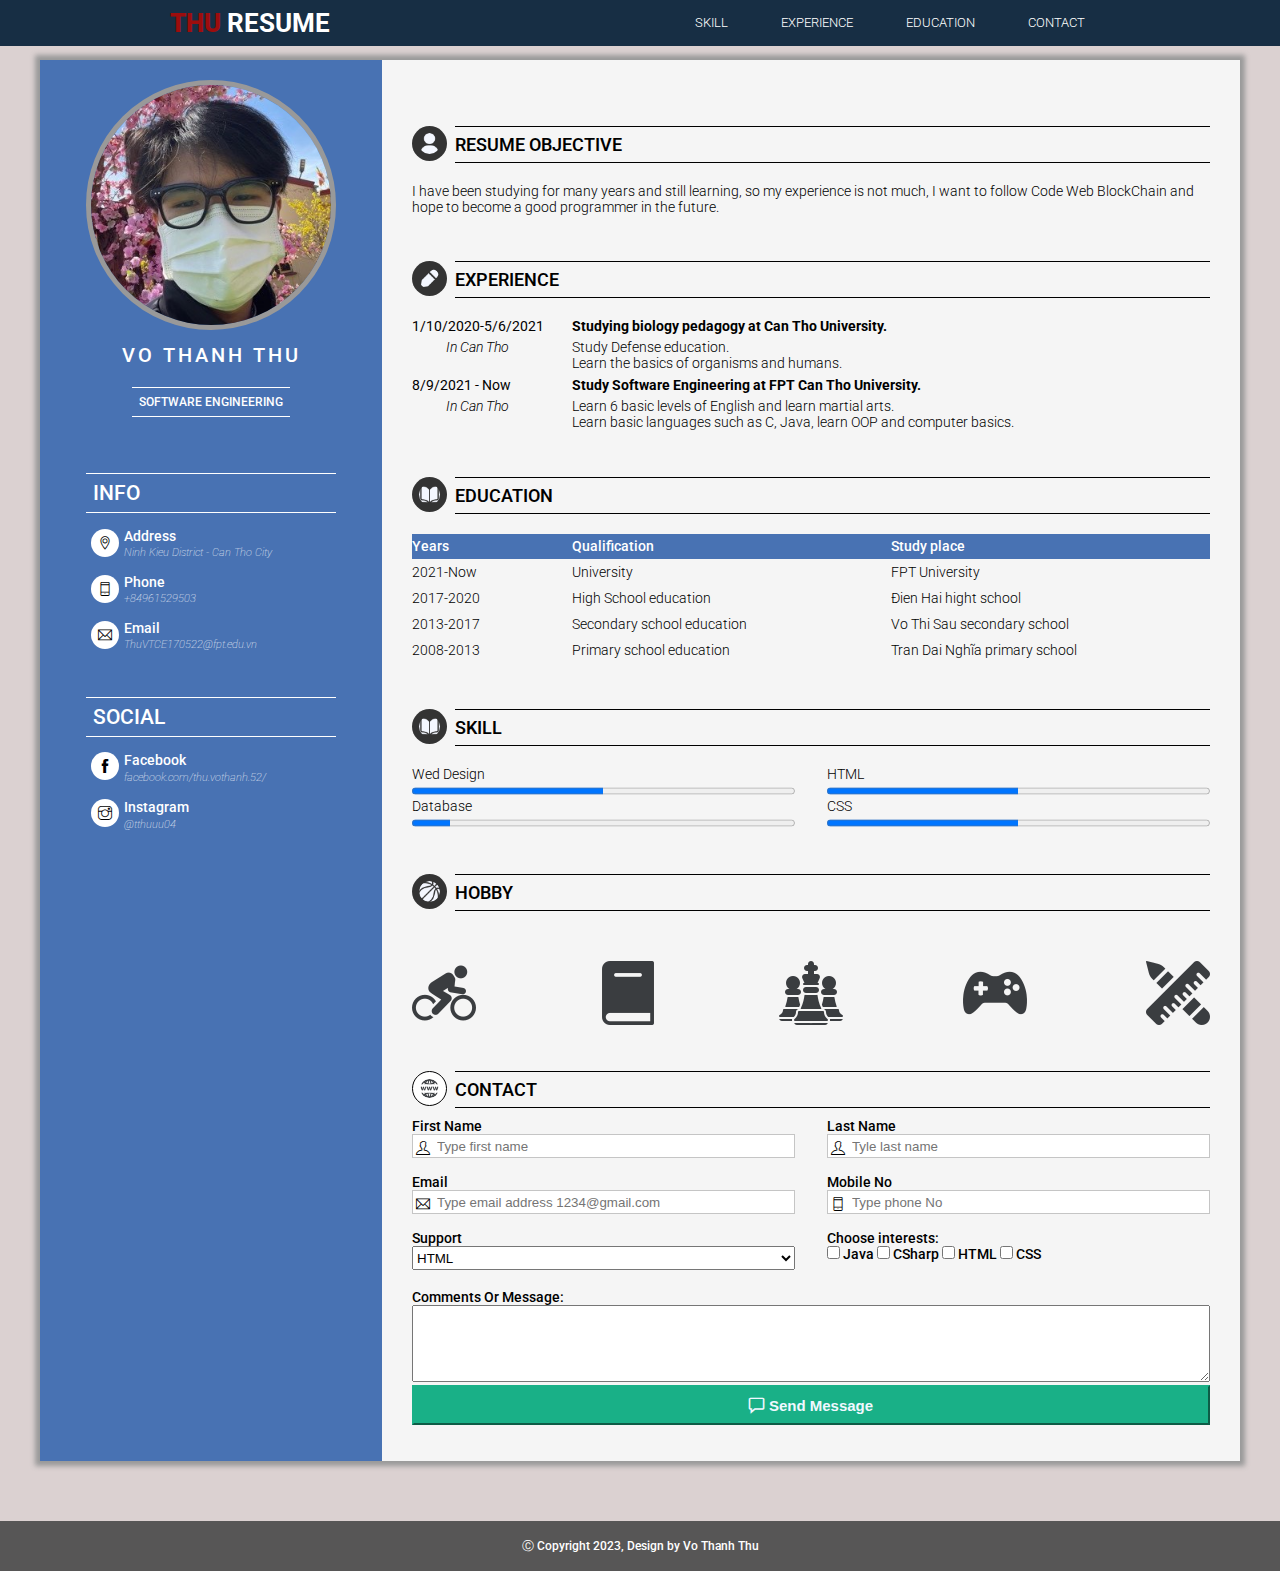
==== index.html @ 80d98f89 "nice" ====
<!DOCTYPE html>
<html lang="en">

<head>
    <meta charset="UTF-8">
    <meta http-equiv="X-UA-Compatible" content="IE=edge">
    <meta name="viewport" content="width=device-width, initial-scale=1.0">
    <title>My Resume</title>
    <link rel="stylesheet" href="./assest/css/style-cv.css">
    <link rel="stylesheet" href="./assest/font/themify-icons/themify-icons.css">
</head>

<body>
    <header>
        <h1><strong class="name">THU</strong> RESUME</h1>
        <nav>
            <button class="menu-icon" onclick="toggleMenu()">&#9776;</button>
            <ul class="menu-items">
                <li>
                    <a href="#skill">Skill</a>
                </li>
                <li>
                    <a href="#experience">Experience</a>
                </li>
                <li>
                    <a href="#education">Education</a>
                </li>
                <li>
                    <a href="#contact">Contact</a>
                </li>
            </ul>

        </nav>

    </header>

    <main>
        <aside class="left">
            <section class="picture">
                <img src="./assest/img/mypic.jpg" alt="">
                <h2>VO THANH THU</h2>
                <p>Software Engineering</p>
            </section>

            <section class="info">
                <h2>INFO</h2>
                <div class="address">
                    <i class="ti-location-pin"></i>
                    <p>Address</p>
                    <em>Ninh Kieu District - Can Tho City</em>

                </div>
                <div class="phone">
                    <i class="ti-mobile"></i>
                    <p>Phone</p>
                    <em>+84961529503</em>
                </div>
                <div class="mail">
                    <i class="ti-email"></i>
                    <p>Email</p>
                    <em>ThuVTCE170522@fpt.edu.vn</em>
                </div>
            </section>

            <section class="social">
                <h2>SOCIAL</h2>
                <div class="facebook">
                    <i class="ti-facebook"></i>
                    <p>Facebook</p>
                    <em>
                        <a href="https://www.facebook.com/thu.vothanh.52/" target="_blank"
                            title="Thanh Thư Facebook">facebook.com/thu.vothanh.52/</a>
                    </em>
                </div>
                <div class="instagram">
                    <i class="ti-instagram"></i>
                    <p>Instagram</p>
                    <em>
                        <a href="https://instagram.com/tthuuu04?igshid=MjEwN2IyYWYwYw==" target="_blank"
                            title="Thanh Thư Instagram">@tthuuu04</a>
                    </em>
                </div>

            </section>
        </aside>

        <aside class="right">
            <section id="resume">
                <div class="resume-title">
                    <img src="./assest/img/user.png" alt="">
                    <h2>resume objective</h2>
                </div>
                <div class="resume-content">
                    <p>I have been studying for many years and still learning, so my experience is not much, I want to
                        follow Code Web BlockChain and hope to become a good programmer in the future.</p>
                </div>

            </section>

            <section id="experience">
                <div class="ex-title">
                    <img src="./assest/img/pencil.png" alt="">
                    <h2>experience</h2>
                </div>
                <div class="ex-content">
                    <div class="ex-first">
                        <div class="ex-right">
                            <p><strong>1/10/2020-5/6/2021</strong></p>
                            <em>In Can Tho</em>
                        </div>
                        <div class="ex-left">
                            <p>Studying biology pedagogy at Can Tho University.</p>
                            <ul>
                                <li>Study Defense education.</li>
                                <li>Learn the basics of organisms and humans.</li>
                            </ul>
                        </div>
                    </div>

                    <div class="clear"></div>
                    <div class="ex-second">
                        <div class="ex-right">
                            <p><strong>8/9/2021 - Now</strong></p>
                            <em>In Can Tho</em>
                        </div>
                        <div class="ex-left">
                            <p>Study Software Engineering at FPT Can Tho University.</p>
                            <ul>
                                <li>Learn 6 basic levels of English and learn martial arts.</li>
                                <li> Learn basic languages such as C, Java, learn OOP and computer basics.</li>
                            </ul>
                        </div>
                    </div>

                </div>

            </section>

            <section id="education">
                <div class="edu-title">
                    <img src="./assest/img/edu.png" alt="">
                    <h2>education</h2>
                </div>
                <div class="edu-content">
                    <table>
                        <thead>
                            <tr>
                                <td class="year">Years</td>
                                <td class="qual">Qualification</td>
                                <td class="place">Study place</td>
                            </tr>
                        </thead>

                        <tbody>
                            <tr>
                                <td class="year">2021-Now</td>
                                <td class="qual">University</td>
                                <td class="place">FPT University</td>
                            </tr>
                            <tr>
                                <td class="year">2017-2020</td>
                                <td class="qual">High School education</td>
                                <td class="place">Đien Hai hight school</td>
                            </tr>
                            <tr>
                                <td class="year">2013-2017</td>
                                <td class="qual">Secondary school education</td>
                                <td class="place">Vo Thi Sau secondary school</td>
                            </tr>
                            <tr>
                                <td class="year">2008-2013</td>
                                <td class="qual">Primary school education</td>
                                <td class="place">Tran Dai Nghĩa primary school</td>
                            </tr>
                        </tbody>
                    </table>

                </div>
            </section>

            <section id="skill">
                <div class="skill-title">
                    <img src="./assest/img/edu.png" alt="">
                    <h2>skill</h2>
                </div>
                <div class="skill-content">
                    <div class="skill-right">
                        <label for="wed">Wed Design</label>
                        <progress id="wed" value="50" max="100"></progress>
                        <br>
                        <label for="data">Database</label>
                        <progress id="data" value="10" max="100"></progress>
                    </div>
                    <div class="skill-left">
                        <label for="html">HTML</label>
                        <progress id="html" value="50" max="100"></progress>
                        <br>
                        <label for="css">CSS</label>
                        <progress id="css" value="50" max="100"></progress>
                    </div>
                </div>
            </section>

            <section id="hobby">
                <div class="hob-title">
                    <img src="./assest/img/hobbies.png" alt="">
                    <h2>hobby</h2>
                </div>
                <div class="hob-content">
                    <img src="./assest/img/bicycle.png" alt="">
                    <img src="./assest/img/book.png" alt="">
                    <img src="./assest/img/chess.png" alt="">
                    <img src="./assest/img/games.png" alt="">
                    <img src="./assest/img/design.png" alt="">
                </div>
            </section>
            <section id="contact">
                <div class="contact-title">
                    <img src="./assest/img/domain.png" alt="">
                    <h2>contact</h2>
                </div>
                <div class="contact-content">
                    <form action="#" target="_blank">
                        <div class="contact-up">
                            <div class="contact-right">
                                <div class="icon fname">
                                    <i class="ti-user"></i>
                                    <label for="fname">First Name</label>
                                    <input type="text" id="fname" placeholder="Type first name">
                                </div>
                                <div class="icon mail">
                                    <i class="ti-email"></i>
                                    <label for="mail">Email</label>
                                    <input type="email" name="mail" id="mail"
                                        placeholder="Type email address 1234@gmail.com">
                                </div>
                                <div class="noicon support">
                                    <label for="support">Support</label>
                                    <select id="support" name="support">
                                        <option value="html">HTML</option>
                                        <option value="css">CSS</option>
                                        <option value="java">Java</option>
                                        <option value="csharp">CSharp</option>
                                    </select>
                                </div>
                            </div>

                            <div class="contact-left">
                                <div class="icon lname">
                                    <i class="ti-user"></i>
                                    <label for="lname">Last Name</label>
                                    <input type="text" id="lname" placeholder="Tyle last name">
                                </div>
                                <div class="icon mobile">
                                    <i class="ti-mobile"></i>
                                    <label for="mobile">Mobile No</label>
                                    <input type="tel" id="mobile" placeholder="Type phone No">
                                </div>
                                <div class="noicon interest">
                                    <p>Choose interests:</p>
                                    <input type="checkbox" name="java" id="java">
                                    <label for="java">Java</label>

                                    <input type="checkbox" name="csharp" id="csharp">
                                    <label for="csharp">CSharp</label>

                                    <input type="checkbox" name="html" id="html">
                                    <label for="html">HTML</label>

                                    <input type="checkbox" name="css" id="css">
                                    <label for="css">CSS</label>
                                </div>
                            </div>

                        </div>
                        <div class="clear"></div>
                        <div class="message">
                            <div class="message-box">
                                <label for="cmt">Comments Or Message:</label>
                                <textarea name="cmt" id="cmt" cols="100%" rows="5"></textarea>
                            </div>
                            <button type="submit" onclick="alert('Thank you!')">
                                <i class="ti-comment"></i>
                                <p>Send Message</p>
                            </button>
                        </div>

                    </form>
                </div>

            </section>
        </aside>
    </main>

    <footer>
        <p>Ⓒ Copyright 2023, Design by Vo Thanh Thu</p>
    </footer>
    <script>
        function toggleMenu() {
            var menu = document.querySelector('.menu-items');
            menu.classList.toggle('menu-open');
        }
    </script>
</body>

</html>
---- assest/css/style-cv.css ----
@import url('https://fonts.googleapis.com/css2?family=Roboto:ital,wght@0,300;0,500;1,300&display=swap');

* {
    margin: 0;
    padding: 0;
    box-sizing: border-box;
}

html {
    font-family: 'Roboto', sans-serif;
    font-size: 14px;
    font-weight: 300;
    color: #000000;
    background-color: #dbd1d1;
}

button {
    display: none;
}

header {
    background-color: rgb(23, 46, 68);
    display: flex;
    justify-content: space-around;
    height: 46px;
    position: fixed;
    width: 100%;
    top: 0;
    font-size: 13px;
}

header i {
    display: none;
}

header h1 {
    color: #ffffff;
    line-height: 46px;
}

header .name {
    color: #9c0d0d;
}

header ul li {
    display: inline-block;
    list-style: none;
    padding: 0 25px;
    text-transform: uppercase;
}

header li:hover {
    background-color: #F5F5F5;
    cursor: pointer;
    color: #1A2E44;
}

header li:hover a {
    color: #1A2E44;
}


header ul a {
    line-height: 46px;
    text-decoration: none;
    color: #ffffff;
}

main {
    width: 1200px;
    margin: auto;
    margin-top: 60px;
    margin-bottom: 60px;
    display: flex;
    box-shadow: 0px 0px 5px 5px #999999;
    background-color: #F5F5F5;
}

.left {
    width: 30%;
    background-color: #4872b3;
    color: #ffffff;
}

.left .picture {
    margin-top: 20px;
    text-align: center;
}

.left .picture img {
    border-radius: 100%;
    height: 250px;
    border: 5px solid #999999;
}

.left .picture h2 {
    margin: 10px 0;
    font-size: 20px;
    letter-spacing: 3px;
    font-weight: 500;

}

.left .picture p {
    font-weight: 500;
    margin: 20px 0;
    border-top: 1px solid #ffffff;
    border-bottom: 1px solid #ffffff;
    padding: 7px;
    margin: 10px auto;
    font-size: 12px;
    display: inline-block;
    text-transform: uppercase;
}

.info {
    margin-top: 46px;
}

.info h2 {
    width: 250px;
    padding: 7px;
    margin: 10px auto;
    font-weight: 500;
    border-top: 1px solid #ffffff;
    border-bottom: 1px solid #ffffff;
}

.info div {
    margin: 16px auto;
    width: 250px;

}

.info div em {
    font-weight: 50;
    font-size: 11px;
}

.info div p {
    line-height: 14px;
    font-weight: 500;
}

.info i {
    background-color: #ffffff;
    color: #000000;
    padding: 7px;
    border-radius: 50%;
    float: left;
    margin: 0 5px;
}

.social {
    margin: 0 auto;
    width: 250px;
    margin-top: 46px;
}

.social p {
    font-weight: 500;
}

.social div {
    margin: 15px 0;
}

.social div em {
    font-weight: 50;
    font-size: 11px;
}

.social a {
    text-decoration: none;
    color: #ffffff;
}

.social h2 {
    width: 250px;
    padding: 7px;
    margin: 10px auto;
    font-weight: 500;
    border-top: 1px solid #ffffff;
    border-bottom: 1px solid #ffffff;
}

.social i {
    padding: 7px;
    background-color: #ffffff;
    color: #000000;
    border-radius: 50%;
    float: left;
    margin: 0 5px;
}



.right {
    width: 70%;
    background-color: #F5F5F5;
    margin: 20px 30px;
}

.right section {
    margin-top: 46px;
}

.resume-title {
    display: flex;
    margin: 20px 0;
}

.resume-title h2 {
    text-transform: uppercase;
    align-items: center;
    line-height: 35px;
    border-top: 1px solid #000000;
    border-bottom: 1px solid #000000;
    width: 100%;
    font-size: 18px;
    font-weight: 550;

}

.resume-title img {
    background-color: #333;
    height: 35px;
    padding: 7px;
    border-radius: 50%;
    margin-right: 8px;
}


.ex-title {
    display: flex;
    margin-bottom: 20px;
}

.ex-title h2 {
    text-transform: uppercase;
    align-items: center;
    line-height: 35px;
    border-top: 1px solid #000000;
    border-bottom: 1px solid #000000;
    width: 100%;
    font-size: 18px;
    font-weight: 550;
}

.ex-title img {
    background-color: #333;
    height: 35px;
    padding: 7px;
    border-radius: 50%;
    margin-right: 8px;
}

.ex-content .ex-left p {
    font-weight: bold;
}

.ex-right {
    display: inline-block;
    width: 20%;
}

.ex-content {
    display: flex;
    justify-content: space-between;
    flex-direction: column;
}

.ex-content li {
    list-style-type: none;
}

.ex-content p {
    margin-bottom: 5px;
}

.ex-content em {
    display: flex;
    align-items: center;
    justify-content: center;
    width: 130px;
}

.ex-first,
.ex-second {

    display: flex;
    height: 54px;
}


.edu-title {
    display: flex;
}

.edu-title img {
    background-color: #333;
    height: 35px;
    padding: 7px;
    border-radius: 50%;
    margin-right: 8px;
}

.edu-title h2 {
    text-transform: uppercase;
    align-items: center;
    line-height: 35px;
    border-top: 1px solid #000000;
    border-bottom: 1px solid #000000;
    width: 100%;
    font-size: 18px;
    font-weight: 550;
}

.edu-content table {
    width: 100%;
    /* display: flex; */
}

.year {
    width: 20%;
}

.qual {
    width: 40%;
}

.place {
    width: 40%;
}

.edu-content table {
    border: none;
    border-spacing: 0;
    margin: 20px 0;
}

.edu-content tr th {
    text-align: left;
}

.edu-content thead {

    background-color: #4872b3;
    height: 14px;
    color: #ffffff;
    font-weight: 500;
    line-height: 25px;

}

.edu-content tbody td {
    padding: 5px 0;
    font-weight: 300;
}

.skill-title {
    display: flex;
    margin-bottom: 20px;
}

.skill-title img {
    background-color: #333;
    height: 35px;
    padding: 7px;
    border-radius: 50%;
    margin-right: 8px;
}

.skill-title h2 {
    text-transform: uppercase;
    align-items: center;
    line-height: 35px;
    border-top: 1px solid #000000;
    border-bottom: 1px solid #000000;
    width: 100%;
    font-size: 18px;
    font-weight: 550;
}


.skill-content {
    width: 100%;
    height: 62px;

}

.skill-content .skill-right {
    width: 48%;
    float: left;
}

.skill-content .skill-left {
    width: 48%;
    float: right;
}

.skill-content progress {
    display: inline-block;
    width: 100%;

}

.skill-right label {
    display: block;
    width: 100%;
}

.skill-left label {
    display: block;
    width: 100%;
}

.hob-title {
    display: flex;
    margin-bottom: 50px;
}

.hob-title img {
    background-color: #333;
    height: 35px;
    padding: 7px;
    border-radius: 50%;
    margin-right: 8px;
}

.hob-title h2 {
    text-transform: uppercase;
    align-items: center;
    line-height: 35px;
    border-top: 1px solid #000000;
    border-bottom: 1px solid #000000;
    width: 100%;
    font-size: 18px;
    font-weight: 550;
}

.hob-content {
    display: flex;
    justify-content: space-between;
}

.contact-title {
    display: flex;
    margin-bottom: 10px;
}

.contact-title img {
    background-color: #ffffff;
    height: 35px;
    padding: 7px;
    border-radius: 50%;
    margin-right: 8px;
    border: 1px solid #000000;
}

.contact-title h2 {
    text-transform: uppercase;
    align-items: center;
    line-height: 35px;
    border-top: 1px solid #000000;
    border-bottom: 1px solid #000000;
    width: 100%;
    font-size: 18px;
    font-weight: 550;
}

.contact-right {
    float: left;
    width: 48%;
}

.contact-left {
    float: right;
    width: 48%;
}

.contact-content {
    font-weight: 500;

}

.contact-content .icon {
    position: relative;
}

.contact-content i {
    position: absolute;
    z-index: 2;
    top: 23px;
    left: 4px;
}

.contact-content label {
    display: block;

}

.contact-content .icon input {
    width: 100%;
    height: 24px;
    margin-bottom: 16px;
    border: 1.5px solid #c5c5c5;
    padding-left: 24px;
}

.contact-content .noicon input {
    margin-bottom: 16px;
}

.contact-content .interest label {
    display: inline;
}



.contact-content .support select {
    width: 100%;
    height: 24px;

}

.contact-up {
    height: 150px;
}

.message {
    margin-top: 16px;
}

.message-box textarea {
    width: 100%;
}

.contact-content .message i {
    display: inline;
    position: static;
    margin-right: 5px;
    font-weight: 800;
}

.message button {
    margin-bottom: 16px;
    width: 100%;
    display: flex;
    justify-content: center;
    align-items: center;
    height: 40px;
    background-color: #19b087;
    border-color: #19b087;
    font-weight: 800;
    color: aliceblue;
    font-size: 15px;
}

footer {
    height: 50px;
    background-color: #575656;
    width: 100%;
    display: flex;
    justify-content: center;
    align-items: center;
    font-size: 12px;
    color: #ffffff;
    font-weight: 500;
}


.clear {
    display: block;
    height: 5px;
    width: 100%;
}

@media screen and (max-width: 767px) {
    header {
        /* display: none; */
        width: 100%;
        justify-content: space-between;
        align-items: center;
    }

    h1 {
        padding: 0 10px;
    }


    main {
        flex-direction: column;
        width: 100%;
        margin-bottom: 20px;
    }

    button {
        display: block;
        line-height: 46px;
        background-color: #1A2E44;
        border: none;
        font-size: 24px;
        padding: 0 15px;
        color: #c5c5c5;
    }

    button:hover {
        background-color: #c5c5c5;
        color: #1A2E44;
    }

    nav {
        position: relative;
        /* display: flex;
        flex-direction: row-reverse;
        justify-content: center;
        align-items: center; */
    }

    nav li {
        display: block;
        width: 100%;

    }

    .menu-icon {
        cursor: pointer;
    }

    .menu-items {
        display: none;
        position: absolute;
        top: 46px;
        right: -5px;
        background-color: #0000004f;
        
    }

    .menu-open {
        display: block;
    }



    .left {
        width: 100%;
    }

    .right {
        margin: 0;
        width: 100%;
        padding: 15px;
    }

    .ex-content {
        display: flex;
        flex-direction: column;
        height: 150px;
        justify-content: space-between;
    }

    #experience {
        height: 250px;
    }

    .ex-right {
        width: 30%;
    }

    .ex-content em {
        width: 100%;
    }

    
}

@media screen and (min-width: 767px) and (max-width: 1023px) {
    main {
        flex-direction: column;
        width: 100%;
        margin-bottom: 30px;
        height: auto;
    }

    .left{
        width: 100%;
    }

    .right {
        margin: 0;
        width: 100%;
        padding: 0 20px;
    }
}
---- assest/font/themify-icons/themify-icons.css ----
@font-face {
	font-family: 'themify';
	src:url('fonts/themify.eot?-fvbane');
	src:url('fonts/themify.eot?#iefix-fvbane') format('embedded-opentype'),
		url('fonts/themify.woff?-fvbane') format('woff'),
		url('fonts/themify.ttf?-fvbane') format('truetype'),
		url('fonts/themify.svg?-fvbane#themify') format('svg');
	font-weight: normal;
	font-style: normal;
}

[class^="ti-"], [class*=" ti-"] {
	font-family: 'themify';
	speak: none;
	font-style: normal;
	font-weight: normal;
	font-variant: normal;
	text-transform: none;
	line-height: 1;

	/* Better Font Rendering =========== */
	-webkit-font-smoothing: antialiased;
	-moz-osx-font-smoothing: grayscale;
}

.ti-wand:before {
	content: "\e600";
}
.ti-volume:before {
	content: "\e601";
}
.ti-user:before {
	content: "\e602";
}
.ti-unlock:before {
	content: "\e603";
}
.ti-unlink:before {
	content: "\e604";
}
.ti-trash:before {
	content: "\e605";
}
.ti-thought:before {
	content: "\e606";
}
.ti-target:before {
	content: "\e607";
}
.ti-tag:before {
	content: "\e608";
}
.ti-tablet:before {
	content: "\e609";
}
.ti-star:before {
	content: "\e60a";
}
.ti-spray:before {
	content: "\e60b";
}
.ti-signal:before {
	content: "\e60c";
}
.ti-shopping-cart:before {
	content: "\e60d";
}
.ti-shopping-cart-full:before {
	content: "\e60e";
}
.ti-settings:before {
	content: "\e60f";
}
.ti-search:before {
	content: "\e610";
}
.ti-zoom-in:before {
	content: "\e611";
}
.ti-zoom-out:before {
	content: "\e612";
}
.ti-cut:before {
	content: "\e613";
}
.ti-ruler:before {
	content: "\e614";
}
.ti-ruler-pencil:before {
	content: "\e615";
}
.ti-ruler-alt:before {
	content: "\e616";
}
.ti-bookmark:before {
	content: "\e617";
}
.ti-bookmark-alt:before {
	content: "\e618";
}
.ti-reload:before {
	content: "\e619";
}
.ti-plus:before {
	content: "\e61a";
}
.ti-pin:before {
	content: "\e61b";
}
.ti-pencil:before {
	content: "\e61c";
}
.ti-pencil-alt:before {
	content: "\e61d";
}
.ti-paint-roller:before {
	content: "\e61e";
}
.ti-paint-bucket:before {
	content: "\e61f";
}
.ti-na:before {
	content: "\e620";
}
.ti-mobile:before {
	content: "\e621";
}
.ti-minus:before {
	content: "\e622";
}
.ti-medall:before {
	content: "\e623";
}
.ti-medall-alt:before {
	content: "\e624";
}
.ti-marker:before {
	content: "\e625";
}
.ti-marker-alt:before {
	content: "\e626";
}
.ti-arrow-up:before {
	content: "\e627";
}
.ti-arrow-right:before {
	content: "\e628";
}
.ti-arrow-left:before {
	content: "\e629";
}
.ti-arrow-down:before {
	content: "\e62a";
}
.ti-lock:before {
	content: "\e62b";
}
.ti-location-arrow:before {
	content: "\e62c";
}
.ti-link:before {
	content: "\e62d";
}
.ti-layout:before {
	content: "\e62e";
}
.ti-layers:before {
	content: "\e62f";
}
.ti-layers-alt:before {
	content: "\e630";
}
.ti-key:before {
	content: "\e631";
}
.ti-import:before {
	content: "\e632";
}
.ti-image:before {
	content: "\e633";
}
.ti-heart:before {
	content: "\e634";
}
.ti-heart-broken:before {
	content: "\e635";
}
.ti-hand-stop:before {
	content: "\e636";
}
.ti-hand-open:before {
	content: "\e637";
}
.ti-hand-drag:before {
	content: "\e638";
}
.ti-folder:before {
	content: "\e639";
}
.ti-flag:before {
	content: "\e63a";
}
.ti-flag-alt:before {
	content: "\e63b";
}
.ti-flag-alt-2:before {
	content: "\e63c";
}
.ti-eye:before {
	content: "\e63d";
}
.ti-export:before {
	content: "\e63e";
}
.ti-exchange-vertical:before {
	content: "\e63f";
}
.ti-desktop:before {
	content: "\e640";
}
.ti-cup:before {
	content: "\e641";
}
.ti-crown:before {
	content: "\e642";
}
.ti-comments:before {
	content: "\e643";
}
.ti-comment:before {
	content: "\e644";
}
.ti-comment-alt:before {
	content: "\e645";
}
.ti-close:before {
	content: "\e646";
}
.ti-clip:before {
	content: "\e647";
}
.ti-angle-up:before {
	content: "\e648";
}
.ti-angle-right:before {
	content: "\e649";
}
.ti-angle-left:before {
	content: "\e64a";
}
.ti-angle-down:before {
	content: "\e64b";
}
.ti-check:before {
	content: "\e64c";
}
.ti-check-box:before {
	content: "\e64d";
}
.ti-camera:before {
	content: "\e64e";
}
.ti-announcement:before {
	content: "\e64f";
}
.ti-brush:before {
	content: "\e650";
}
.ti-briefcase:before {
	content: "\e651";
}
.ti-bolt:before {
	content: "\e652";
}
.ti-bolt-alt:before {
	content: "\e653";
}
.ti-blackboard:before {
	content: "\e654";
}
.ti-bag:before {
	content: "\e655";
}
.ti-move:before {
	content: "\e656";
}
.ti-arrows-vertical:before {
	content: "\e657";
}
.ti-arrows-horizontal:before {
	content: "\e658";
}
.ti-fullscreen:before {
	content: "\e659";
}
.ti-arrow-top-right:before {
	content: "\e65a";
}
.ti-arrow-top-left:before {
	content: "\e65b";
}
.ti-arrow-circle-up:before {
	content: "\e65c";
}
.ti-arrow-circle-right:before {
	content: "\e65d";
}
.ti-arrow-circle-left:before {
	content: "\e65e";
}
.ti-arrow-circle-down:before {
	content: "\e65f";
}
.ti-angle-double-up:before {
	content: "\e660";
}
.ti-angle-double-right:before {
	content: "\e661";
}
.ti-angle-double-left:before {
	content: "\e662";
}
.ti-angle-double-down:before {
	content: "\e663";
}
.ti-zip:before {
	content: "\e664";
}
.ti-world:before {
	content: "\e665";
}
.ti-wheelchair:before {
	content: "\e666";
}
.ti-view-list:before {
	content: "\e667";
}
.ti-view-list-alt:before {
	content: "\e668";
}
.ti-view-grid:before {
	content: "\e669";
}
.ti-uppercase:before {
	content: "\e66a";
}
.ti-upload:before {
	content: "\e66b";
}
.ti-underline:before {
	content: "\e66c";
}
.ti-truck:before {
	content: "\e66d";
}
.ti-timer:before {
	content: "\e66e";
}
.ti-ticket:before {
	content: "\e66f";
}
.ti-thumb-up:before {
	content: "\e670";
}
.ti-thumb-down:before {
	content: "\e671";
}
.ti-text:before {
	content: "\e672";
}
.ti-stats-up:before {
	content: "\e673";
}
.ti-stats-down:before {
	content: "\e674";
}
.ti-split-v:before {
	content: "\e675";
}
.ti-split-h:before {
	content: "\e676";
}
.ti-smallcap:before {
	content: "\e677";
}
.ti-shine:before {
	content: "\e678";
}
.ti-shift-right:before {
	content: "\e679";
}
.ti-shift-left:before {
	content: "\e67a";
}
.ti-shield:before {
	content: "\e67b";
}
.ti-notepad:before {
	content: "\e67c";
}
.ti-server:before {
	content: "\e67d";
}
.ti-quote-right:before {
	content: "\e67e";
}
.ti-quote-left:before {
	content: "\e67f";
}
.ti-pulse:before {
	content: "\e680";
}
.ti-printer:before {
	content: "\e681";
}
.ti-power-off:before {
	content: "\e682";
}
.ti-plug:before {
	content: "\e683";
}
.ti-pie-chart:before {
	content: "\e684";
}
.ti-paragraph:before {
	content: "\e685";
}
.ti-panel:before {
	content: "\e686";
}
.ti-package:before {
	content: "\e687";
}
.ti-music:before {
	content: "\e688";
}
.ti-music-alt:before {
	content: "\e689";
}
.ti-mouse:before {
	content: "\e68a";
}
.ti-mouse-alt:before {
	content: "\e68b";
}
.ti-money:before {
	content: "\e68c";
}
.ti-microphone:before {
	content: "\e68d";
}
.ti-menu:before {
	content: "\e68e";
}
.ti-menu-alt:before {
	content: "\e68f";
}
.ti-map:before {
	content: "\e690";
}
.ti-map-alt:before {
	content: "\e691";
}
.ti-loop:before {
	content: "\e692";
}
.ti-location-pin:before {
	content: "\e693";
}
.ti-list:before {
	content: "\e694";
}
.ti-light-bulb:before {
	content: "\e695";
}
.ti-Italic:before {
	content: "\e696";
}
.ti-info:before {
	content: "\e697";
}
.ti-infinite:before {
	content: "\e698";
}
.ti-id-badge:before {
	content: "\e699";
}
.ti-hummer:before {
	content: "\e69a";
}
.ti-home:before {
	content: "\e69b";
}
.ti-help:before {
	content: "\e69c";
}
.ti-headphone:before {
	content: "\e69d";
}
.ti-harddrives:before {
	content: "\e69e";
}
.ti-harddrive:before {
	content: "\e69f";
}
.ti-gift:before {
	content: "\e6a0";
}
.ti-game:before {
	content: "\e6a1";
}
.ti-filter:before {
	content: "\e6a2";
}
.ti-files:before {
	content: "\e6a3";
}
.ti-file:before {
	content: "\e6a4";
}
.ti-eraser:before {
	content: "\e6a5";
}
.ti-envelope:before {
	content: "\e6a6";
}
.ti-download:before {
	content: "\e6a7";
}
.ti-direction:before {
	content: "\e6a8";
}
.ti-direction-alt:before {
	content: "\e6a9";
}
.ti-dashboard:before {
	content: "\e6aa";
}
.ti-control-stop:before {
	content: "\e6ab";
}
.ti-control-shuffle:before {
	content: "\e6ac";
}
.ti-control-play:before {
	content: "\e6ad";
}
.ti-control-pause:before {
	content: "\e6ae";
}
.ti-control-forward:before {
	content: "\e6af";
}
.ti-control-backward:before {
	content: "\e6b0";
}
.ti-cloud:before {
	content: "\e6b1";
}
.ti-cloud-up:before {
	content: "\e6b2";
}
.ti-cloud-down:before {
	content: "\e6b3";
}
.ti-clipboard:before {
	content: "\e6b4";
}
.ti-car:before {
	content: "\e6b5";
}
.ti-calendar:before {
	content: "\e6b6";
}
.ti-book:before {
	content: "\e6b7";
}
.ti-bell:before {
	content: "\e6b8";
}
.ti-basketball:before {
	content: "\e6b9";
}
.ti-bar-chart:before {
	content: "\e6ba";
}
.ti-bar-chart-alt:before {
	content: "\e6bb";
}
.ti-back-right:before {
	content: "\e6bc";
}
.ti-back-left:before {
	content: "\e6bd";
}
.ti-arrows-corner:before {
	content: "\e6be";
}
.ti-archive:before {
	content: "\e6bf";
}
.ti-anchor:before {
	content: "\e6c0";
}
.ti-align-right:before {
	content: "\e6c1";
}
.ti-align-left:before {
	content: "\e6c2";
}
.ti-align-justify:before {
	content: "\e6c3";
}
.ti-align-center:before {
	content: "\e6c4";
}
.ti-alert:before {
	content: "\e6c5";
}
.ti-alarm-clock:before {
	content: "\e6c6";
}
.ti-agenda:before {
	content: "\e6c7";
}
.ti-write:before {
	content: "\e6c8";
}
.ti-window:before {
	content: "\e6c9";
}
.ti-widgetized:before {
	content: "\e6ca";
}
.ti-widget:before {
	content: "\e6cb";
}
.ti-widget-alt:before {
	content: "\e6cc";
}
.ti-wallet:before {
	content: "\e6cd";
}
.ti-video-clapper:before {
	content: "\e6ce";
}
.ti-video-camera:before {
	content: "\e6cf";
}
.ti-vector:before {
	content: "\e6d0";
}
.ti-themify-logo:before {
	content: "\e6d1";
}
.ti-themify-favicon:before {
	content: "\e6d2";
}
.ti-themify-favicon-alt:before {
	content: "\e6d3";
}
.ti-support:before {
	content: "\e6d4";
}
.ti-stamp:before {
	content: "\e6d5";
}
.ti-split-v-alt:before {
	content: "\e6d6";
}
.ti-slice:before {
	content: "\e6d7";
}
.ti-shortcode:before {
	content: "\e6d8";
}
.ti-shift-right-alt:before {
	content: "\e6d9";
}
.ti-shift-left-alt:before {
	content: "\e6da";
}
.ti-ruler-alt-2:before {
	content: "\e6db";
}
.ti-receipt:before {
	content: "\e6dc";
}
.ti-pin2:before {
	content: "\e6dd";
}
.ti-pin-alt:before {
	content: "\e6de";
}
.ti-pencil-alt2:before {
	content: "\e6df";
}
.ti-palette:before {
	content: "\e6e0";
}
.ti-more:before {
	content: "\e6e1";
}
.ti-more-alt:before {
	content: "\e6e2";
}
.ti-microphone-alt:before {
	content: "\e6e3";
}
.ti-magnet:before {
	content: "\e6e4";
}
.ti-line-double:before {
	content: "\e6e5";
}
.ti-line-dotted:before {
	content: "\e6e6";
}
.ti-line-dashed:before {
	content: "\e6e7";
}
.ti-layout-width-full:before {
	content: "\e6e8";
}
.ti-layout-width-default:before {
	content: "\e6e9";
}
.ti-layout-width-default-alt:before {
	content: "\e6ea";
}
.ti-layout-tab:before {
	content: "\e6eb";
}
.ti-layout-tab-window:before {
	content: "\e6ec";
}
.ti-layout-tab-v:before {
	content: "\e6ed";
}
.ti-layout-tab-min:before {
	content: "\e6ee";
}
.ti-layout-slider:before {
	content: "\e6ef";
}
.ti-layout-slider-alt:before {
	content: "\e6f0";
}
.ti-layout-sidebar-right:before {
	content: "\e6f1";
}
.ti-layout-sidebar-none:before {
	content: "\e6f2";
}
.ti-layout-sidebar-left:before {
	content: "\e6f3";
}
.ti-layout-placeholder:before {
	content: "\e6f4";
}
.ti-layout-menu:before {
	content: "\e6f5";
}
.ti-layout-menu-v:before {
	content: "\e6f6";
}
.ti-layout-menu-separated:before {
	content: "\e6f7";
}
.ti-layout-menu-full:before {
	content: "\e6f8";
}
.ti-layout-media-right-alt:before {
	content: "\e6f9";
}
.ti-layout-media-right:before {
	content: "\e6fa";
}
.ti-layout-media-overlay:before {
	content: "\e6fb";
}
.ti-layout-media-overlay-alt:before {
	content: "\e6fc";
}
.ti-layout-media-overlay-alt-2:before {
	content: "\e6fd";
}
.ti-layout-media-left-alt:before {
	content: "\e6fe";
}
.ti-layout-media-left:before {
	content: "\e6ff";
}
.ti-layout-media-center-alt:before {
	content: "\e700";
}
.ti-layout-media-center:before {
	content: "\e701";
}
.ti-layout-list-thumb:before {
	content: "\e702";
}
.ti-layout-list-thumb-alt:before {
	content: "\e703";
}
.ti-layout-list-post:before {
	content: "\e704";
}
.ti-layout-list-large-image:before {
	content: "\e705";
}
.ti-layout-line-solid:before {
	content: "\e706";
}
.ti-layout-grid4:before {
	content: "\e707";
}
.ti-layout-grid3:before {
	content: "\e708";
}
.ti-layout-grid2:before {
	content: "\e709";
}
.ti-layout-grid2-thumb:before {
	content: "\e70a";
}
.ti-layout-cta-right:before {
	content: "\e70b";
}
.ti-layout-cta-left:before {
	content: "\e70c";
}
.ti-layout-cta-center:before {
	content: "\e70d";
}
.ti-layout-cta-btn-right:before {
	content: "\e70e";
}
.ti-layout-cta-btn-left:before {
	content: "\e70f";
}
.ti-layout-column4:before {
	content: "\e710";
}
.ti-layout-column3:before {
	content: "\e711";
}
.ti-layout-column2:before {
	content: "\e712";
}
.ti-layout-accordion-separated:before {
	content: "\e713";
}
.ti-layout-accordion-merged:before {
	content: "\e714";
}
.ti-layout-accordion-list:before {
	content: "\e715";
}
.ti-ink-pen:before {
	content: "\e716";
}
.ti-info-alt:before {
	content: "\e717";
}
.ti-help-alt:before {
	content: "\e718";
}
.ti-headphone-alt:before {
	content: "\e719";
}
.ti-hand-point-up:before {
	content: "\e71a";
}
.ti-hand-point-right:before {
	content: "\e71b";
}
.ti-hand-point-left:before {
	content: "\e71c";
}
.ti-hand-point-down:before {
	content: "\e71d";
}
.ti-gallery:before {
	content: "\e71e";
}
.ti-face-smile:before {
	content: "\e71f";
}
.ti-face-sad:before {
	content: "\e720";
}
.ti-credit-card:before {
	content: "\e721";
}
.ti-control-skip-forward:before {
	content: "\e722";
}
.ti-control-skip-backward:before {
	content: "\e723";
}
.ti-control-record:before {
	content: "\e724";
}
.ti-control-eject:before {
	content: "\e725";
}
.ti-comments-smiley:before {
	content: "\e726";
}
.ti-brush-alt:before {
	content: "\e727";
}
.ti-youtube:before {
	content: "\e728";
}
.ti-vimeo:before {
	content: "\e729";
}
.ti-twitter:before {
	content: "\e72a";
}
.ti-time:before {
	content: "\e72b";
}
.ti-tumblr:before {
	content: "\e72c";
}
.ti-skype:before {
	content: "\e72d";
}
.ti-share:before {
	content: "\e72e";
}
.ti-share-alt:before {
	content: "\e72f";
}
.ti-rocket:before {
	content: "\e730";
}
.ti-pinterest:before {
	content: "\e731";
}
.ti-new-window:before {
	content: "\e732";
}
.ti-microsoft:before {
	content: "\e733";
}
.ti-list-ol:before {
	content: "\e734";
}
.ti-linkedin:before {
	content: "\e735";
}
.ti-layout-sidebar-2:before {
	content: "\e736";
}
.ti-layout-grid4-alt:before {
	content: "\e737";
}
.ti-layout-grid3-alt:before {
	content: "\e738";
}
.ti-layout-grid2-alt:before {
	content: "\e739";
}
.ti-layout-column4-alt:before {
	content: "\e73a";
}
.ti-layout-column3-alt:before {
	content: "\e73b";
}
.ti-layout-column2-alt:before {
	content: "\e73c";
}
.ti-instagram:before {
	content: "\e73d";
}
.ti-google:before {
	content: "\e73e";
}
.ti-github:before {
	content: "\e73f";
}
.ti-flickr:before {
	content: "\e740";
}
.ti-facebook:before {
	content: "\e741";
}
.ti-dropbox:before {
	content: "\e742";
}
.ti-dribbble:before {
	content: "\e743";
}
.ti-apple:before {
	content: "\e744";
}
.ti-android:before {
	content: "\e745";
}
.ti-save:before {
	content: "\e746";
}
.ti-save-alt:before {
	content: "\e747";
}
.ti-yahoo:before {
	content: "\e748";
}
.ti-wordpress:before {
	content: "\e749";
}
.ti-vimeo-alt:before {
	content: "\e74a";
}
.ti-twitter-alt:before {
	content: "\e74b";
}
.ti-tumblr-alt:before {
	content: "\e74c";
}
.ti-trello:before {
	content: "\e74d";
}
.ti-stack-overflow:before {
	content: "\e74e";
}
.ti-soundcloud:before {
	content: "\e74f";
}
.ti-sharethis:before {
	content: "\e750";
}
.ti-sharethis-alt:before {
	content: "\e751";
}
.ti-reddit:before {
	content: "\e752";
}
.ti-pinterest-alt:before {
	content: "\e753";
}
.ti-microsoft-alt:before {
	content: "\e754";
}
.ti-linux:before {
	content: "\e755";
}
.ti-jsfiddle:before {
	content: "\e756";
}
.ti-joomla:before {
	content: "\e757";
}
.ti-html5:before {
	content: "\e758";
}
.ti-flickr-alt:before {
	content: "\e759";
}
.ti-email:before {
	content: "\e75a";
}
.ti-drupal:before {
	content: "\e75b";
}
.ti-dropbox-alt:before {
	content: "\e75c";
}
.ti-css3:before {
	content: "\e75d";
}
.ti-rss:before {
	content: "\e75e";
}
.ti-rss-alt:before {
	content: "\e75f";
}
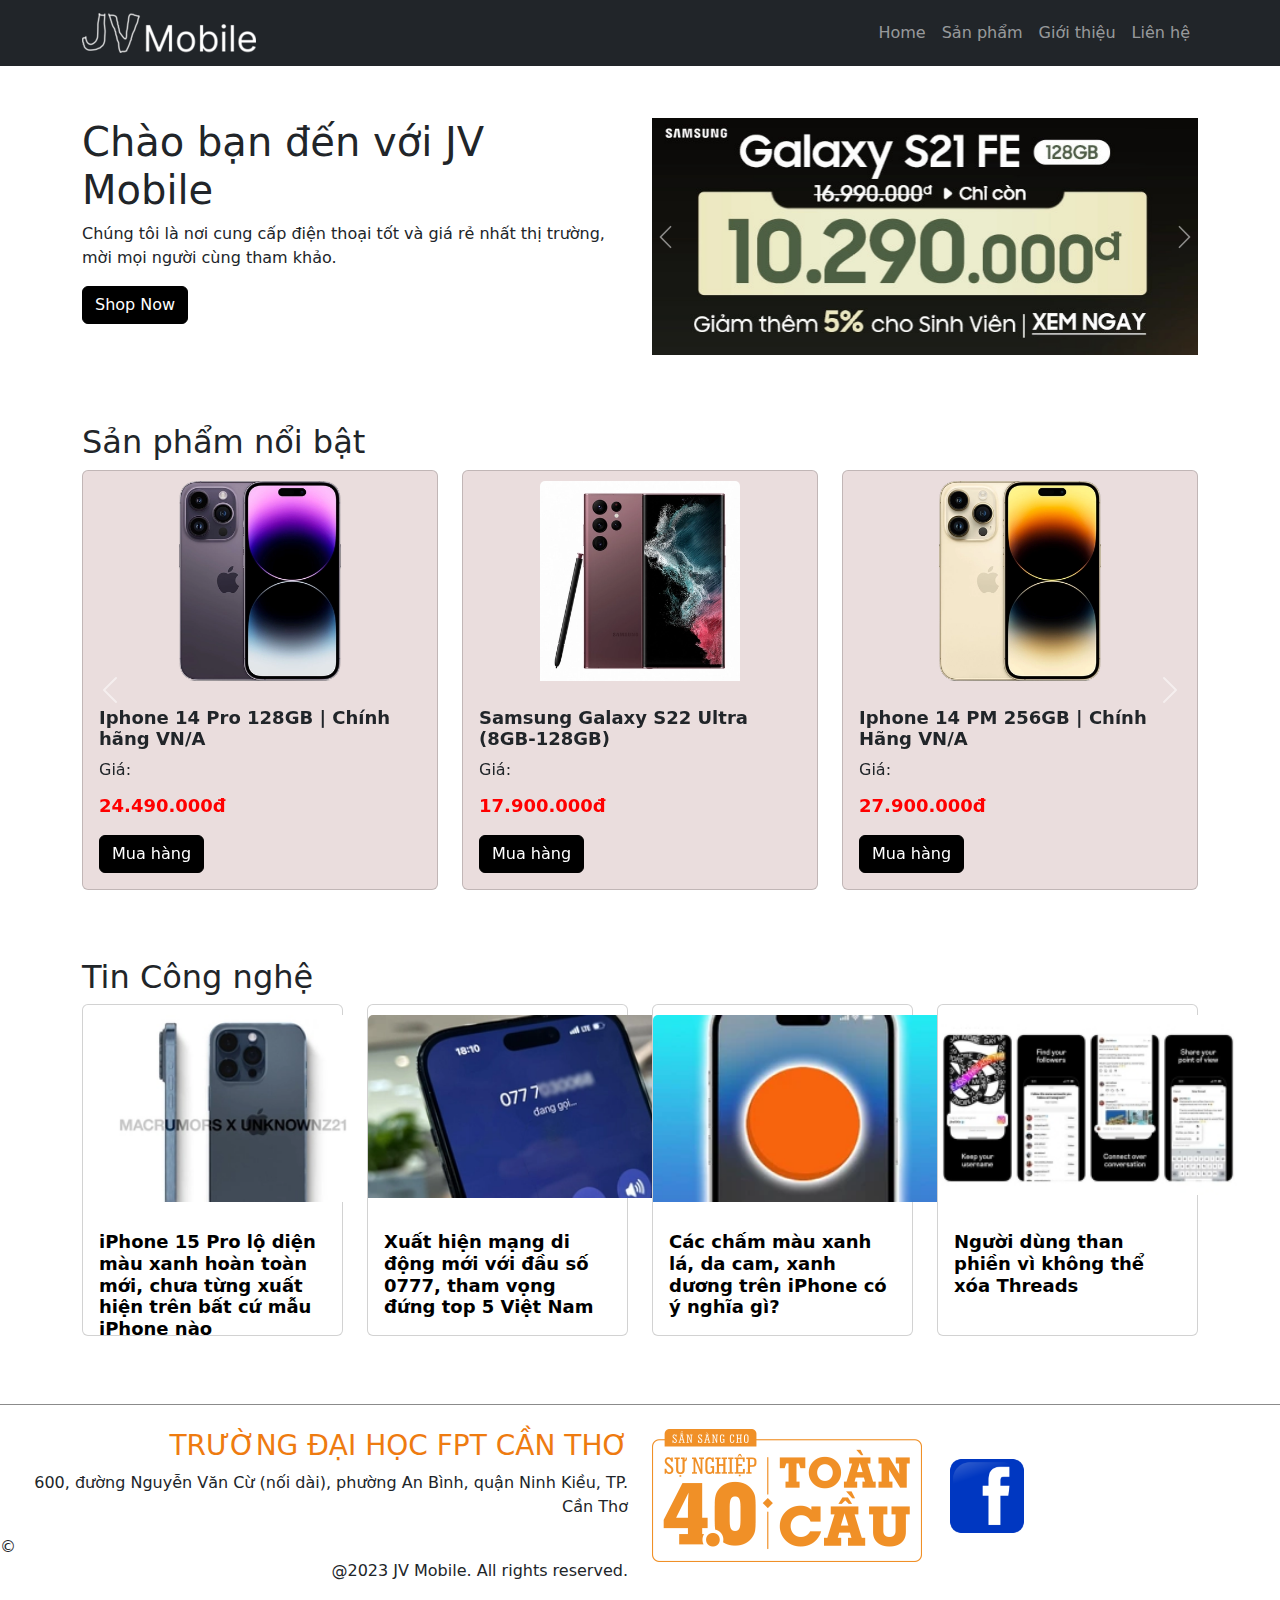
==== commit cfa09d7c: "Thay doi" ====
--- a/index.html
+++ b/index.html
@@ -3,304 +3,295 @@
 
 <head>
     <meta charset="UTF-8">
-    <meta http-equiv="X-UA-Compatible" content="IE=edge">
     <meta name="viewport" content="width=device-width, initial-scale=1.0">
-    <title>My Resume</title>
-    <link rel="stylesheet" href="./assest/css/style-cv.css">
-    <link rel="stylesheet" href="./assest/font/themify-icons/themify-icons.css">
+    <title>Trang bán điện thoại - Home</title>
+    <link rel="stylesheet" href="https://cdn.jsdelivr.net/npm/bootstrap@5.0.0-beta2/dist/css/bootstrap.min.css">
+    <link rel="stylesheet" href="./css/home.css">
+
 </head>
+
 
 <body>
     <header>
-        <h1><strong class="name">THU</strong> RESUME</h1>
-        <nav>
-            <button class="menu-icon" onclick="toggleMenu()">&#9776;</button>
-            <ul class="menu-items">
-                <li>
-                    <a href="#skill">Skill</a>
-                </li>
-                <li>
-                    <a href="#experience">Experience</a>
-                </li>
-                <li>
-                    <a href="#education">Education</a>
-                </li>
-                <li>
-                    <a href="#contact">Contact</a>
-                </li>
-            </ul>
-
+        <nav class="navbar navbar-expand-lg navbar-dark bg-dark sticky-top">
+            <div class="container">
+                <a class="navbar-brand" href="./index.html"><img src="./img/logo/logo (1).png" alt="logo"></a>
+                <button class="navbar-toggler" type="button" data-bs-toggle="collapse" data-bs-target="#navbarNav"
+                    aria-controls="navbarNav" aria-expanded="false" aria-label="Toggle navigation">
+                    <span class="navbar-toggler-icon"></span>
+                </button>
+                <div class="collapse navbar-collapse" id="navbarNav">
+                    <ul class="navbar-nav ms-auto">
+                        <li class="nav-item">
+                            <a class="nav-link" href="#">Home</a>
+                        </li>
+                        <li class="nav-item dropdown">
+                            <a class="nav-link" href="./phone.html" target="_blank">
+                                Sản phẩm
+                            </a>
+                        </li>
+                        <li class="nav-item">
+                            <a class="nav-link" href="#">Giới thiệu</a>
+                        </li>
+                        <li class="nav-item">
+                            <a class="nav-link" href="#">Liên hệ</a>
+                        </li>
+                    </ul>
+                </div>
+            </div>
         </nav>
-
+        <div id="navbarOverlay" class="navbar-overlay"></div>
     </header>
 
+
     <main>
-        <aside class="left">
-            <section class="picture">
-                <img src="./assest/img/mypic.jpg" alt="">
-                <h2>VO THANH THU</h2>
-                <p>Software Engineering</p>
-            </section>
-
-            <section class="info">
-                <h2>INFO</h2>
-                <div class="address">
-                    <i class="ti-location-pin"></i>
-                    <p>Address</p>
-                    <em>Ninh Kieu District - Can Tho City</em>
-
-                </div>
-                <div class="phone">
-                    <i class="ti-mobile"></i>
-                    <p>Phone</p>
-                    <em>+84961529503</em>
-                </div>
-                <div class="mail">
-                    <i class="ti-email"></i>
-                    <p>Email</p>
-                    <em>ThuVTCE170522@fpt.edu.vn</em>
-                </div>
-            </section>
-
-            <section class="social">
-                <h2>SOCIAL</h2>
-                <div class="facebook">
-                    <i class="ti-facebook"></i>
-                    <p>Facebook</p>
-                    <em>
-                        <a href="https://www.facebook.com/thu.vothanh.52/" target="_blank"
-                            title="Thanh Thư Facebook">facebook.com/thu.vothanh.52/</a>
-                    </em>
-                </div>
-                <div class="instagram">
-                    <i class="ti-instagram"></i>
-                    <p>Instagram</p>
-                    <em>
-                        <a href="https://instagram.com/tthuuu04?igshid=MjEwN2IyYWYwYw==" target="_blank"
-                            title="Thanh Thư Instagram">@tthuuu04</a>
-                    </em>
-                </div>
-
-            </section>
-        </aside>
-
-        <aside class="right">
-            <section id="resume">
-                <div class="resume-title">
-                    <img src="./assest/img/user.png" alt="">
-                    <h2>resume objective</h2>
-                </div>
-                <div class="resume-content">
-                    <p>I have been studying for many years and still learning, so my experience is not much, I want to
-                        follow Code Web BlockChain and hope to become a good programmer in the future.</p>
-                </div>
-
-            </section>
-
-            <section id="experience">
-                <div class="ex-title">
-                    <img src="./assest/img/pencil.png" alt="">
-                    <h2>experience</h2>
-                </div>
-                <div class="ex-content">
-                    <div class="ex-first">
-                        <div class="ex-right">
-                            <p><strong>1/10/2020-5/6/2021</strong></p>
-                            <em>In Can Tho</em>
+        <section class="container my-5">
+            <div class="row">
+                <div class="col-md-6">
+                    <h1>Chào bạn đến với JV Mobile</h1>
+                    <p>Chúng tôi là nơi cung cấp điện thoại tốt và giá rẻ nhất thị trường, mời mọi người cùng tham khảo.
+                    </p>
+                    <a href="./phone.html" class="btn btn-primary" target="_blank">Shop Now</a>
+                </div>
+                <div class="col-md-6">
+                    <div id="main-slide" class="carousel" data-bs-ride="carousel">
+                        <div class="carousel-inner">
+                            <div class="carousel-item active">
+                                <img src="./img/bandroll/giamgia-samsung.jpg" alt="Phone" class="img-fluid">
+                            </div>
+                            <div class="carousel-item">
+                                <img src="./img/bandroll/iphone-slide.jpg" alt="Phone" class="img-fluid">
+                            </div>
                         </div>
-                        <div class="ex-left">
-                            <p>Studying biology pedagogy at Can Tho University.</p>
-                            <ul>
-                                <li>Study Defense education.</li>
-                                <li>Learn the basics of organisms and humans.</li>
-                            </ul>
+
+                        <button class="carousel-control-prev" type="none" data-bs-target="#main-slide"
+                            data-bs-slide="prev">
+                            <span class="carousel-control-prev-icon" aria-hidden="true"></span>
+                            <span class="visually-hidden">Previous</span>
+                        </button>
+                        <button class="carousel-control-next" type="none" data-bs-target="#main-slide"
+                            data-bs-slide="next">
+                            <span class="carousel-control-next-icon" aria-hidden="true"></span>
+                            <span class="visually-hidden">Next</span>
+                        </button>
+
+                    </div>
+
+
+                </div>
+            </div>
+
+        </section>
+
+        <section class="container my-5" product>
+            <h2>Sản phẩm nổi bật</h2>
+            <div id="carouselExample" class="carousel slide" data-bs-ride="carousel">
+                <div class="carousel-inner">
+                    <div class="carousel-item active">
+                        <div class="row">
+                            <div class="col-md-4">
+                                <div class="card product-card">
+                                    <div class="image-phone">
+                                        <img src="./img/phone/iphone/iphone14pro128.webp" class="card-img-top"
+                                            alt="Iphone 14 Pro 128GB">
+                                    </div>
+
+                                    <div class="card-body">
+                                        <h5 class="card-title">Iphone 14 Pro 128GB | Chính hãng VN/A</h5>
+                                        <p class="card-text">Giá:
+                                        <p class="price">24.490.000đ</p>
+                                        </p>
+                                        <a href="#" class="btn btn-primary">Mua hàng</a>
+                                    </div>
+                                </div>
+                            </div>
+                            <div class="col-md-4">
+                                <div class="card product-card">
+                                    <div class="image-phone">
+                                        <img src="./img/phone/samsung/samsungs22ulta.webp" class="card-img-top"
+                                            alt="Samsung Galaxy S22 Ultra">
+                                    </div>
+
+                                    <div class="card-body">
+                                        <h5 class="card-title">Samsung Galaxy S22 Ultra (8GB-128GB)</h5>
+                                        <p class="card-text">Giá:
+                                        <p class="price">17.900.000đ</p>
+                                        </p>
+                                        <a href="#" class="btn btn-primary">Mua hàng</a>
+                                    </div>
+                                </div>
+                            </div>
+                            <div class="col-md-4">
+                                <div class="card product-card">
+                                    <div class="image-phone">
+                                        <img src="./img/phone/iphone/14pm256.webp" class="card-img-top" alt="Product 3">
+                                    </div>
+
+                                    <div class="card-body">
+                                        <h5 class="card-title">Iphone 14 PM 256GB | Chính Hãng VN/A</h5>
+                                        <p class="card-text">Giá:
+                                        <p class="price">27.900.000đ</p>
+                                        </p>
+                                        <a href="#" class="btn btn-primary">Mua hàng</a>
+                                    </div>
+                                </div>
+                            </div>
                         </div>
                     </div>
-
-                    <div class="clear"></div>
-                    <div class="ex-second">
-                        <div class="ex-right">
-                            <p><strong>8/9/2021 - Now</strong></p>
-                            <em>In Can Tho</em>
+                    <div class="carousel-item">
+                        <div class="row">
+                            <div class="col-md-4">
+                                <div class="card product-card">
+                                    <div class="image-phone">
+                                        <img src="./img/phone/iphone/13-128gb.webp" class="card-img-top"
+                                            alt="Iphone 13 128GB">
+                                    </div>
+
+                                    <div class="card-body">
+                                        <h5 class="card-title">Iphone 13 128GB | Chính hãng VN/A</h5>
+                                        <p class="card-text">Giá:
+                                        <p class="price">15.490.000đ</p>
+                                        </p>
+                                        <a href="#" class="btn btn-primary">Mua hàng</a>
+                                    </div>
+                                </div>
+                            </div>
+                            <div class="col-md-4">
+                                <div class="card product-card">
+                                    <div class="image-phone">
+                                        <img src="./img/phone/samsung/samsungs23ultra.webp" class="card-img-top"
+                                            alt="Samsung Galaxy S23 Ultra 256GB">
+                                    </div>
+
+                                    <div class="card-body">
+                                        <h5 class="card-title">Samsung Galaxy S23 Ultra 256GB</h5>
+                                        <p class="card-text">Giá:
+                                        <p class="price">25.900.000đ</p>
+                                        </p>
+                                        <a href="#" class="btn btn-primary">Mua hàng</a>
+                                    </div>
+                                </div>
+                            </div>
+                            <div class="col-md-4">
+                                <div class="card product-card">
+                                    <div class="image-phone">
+                                        <img src="./img/phone/iphone/13-pm-128.webp" class="card-img-top"
+                                            alt="Iphone 13 Pro Max 128GB">
+                                    </div>
+                                    <div class="card-body">
+                                        <h5 class="card-title">Iphone 13 Pro Max 128GB</h5>
+                                        <p class="card-text">Giá:
+                                        <p class="price">23.590.000đ</p>
+                                        </p>
+                                        <a href="#" class="btn btn-primary">Mua hàng</a>
+                                    </div>
+                                </div>
+                            </div>
                         </div>
-                        <div class="ex-left">
-                            <p>Study Software Engineering at FPT Can Tho University.</p>
-                            <ul>
-                                <li>Learn 6 basic levels of English and learn martial arts.</li>
-                                <li> Learn basic languages such as C, Java, learn OOP and computer basics.</li>
-                            </ul>
-                        </div>
-                    </div>
-
-                </div>
-
-            </section>
-
-            <section id="education">
-                <div class="edu-title">
-                    <img src="./assest/img/edu.png" alt="">
-                    <h2>education</h2>
-                </div>
-                <div class="edu-content">
-                    <table>
-                        <thead>
-                            <tr>
-                                <td class="year">Years</td>
-                                <td class="qual">Qualification</td>
-                                <td class="place">Study place</td>
-                            </tr>
-                        </thead>
-
-                        <tbody>
-                            <tr>
-                                <td class="year">2021-Now</td>
-                                <td class="qual">University</td>
-                                <td class="place">FPT University</td>
-                            </tr>
-                            <tr>
-                                <td class="year">2017-2020</td>
-                                <td class="qual">High School education</td>
-                                <td class="place">Đien Hai hight school</td>
-                            </tr>
-                            <tr>
-                                <td class="year">2013-2017</td>
-                                <td class="qual">Secondary school education</td>
-                                <td class="place">Vo Thi Sau secondary school</td>
-                            </tr>
-                            <tr>
-                                <td class="year">2008-2013</td>
-                                <td class="qual">Primary school education</td>
-                                <td class="place">Tran Dai Nghĩa primary school</td>
-                            </tr>
-                        </tbody>
-                    </table>
-
-                </div>
-            </section>
-
-            <section id="skill">
-                <div class="skill-title">
-                    <img src="./assest/img/edu.png" alt="">
-                    <h2>skill</h2>
-                </div>
-                <div class="skill-content">
-                    <div class="skill-right">
-                        <label for="wed">Wed Design</label>
-                        <progress id="wed" value="50" max="100"></progress>
-                        <br>
-                        <label for="data">Database</label>
-                        <progress id="data" value="10" max="100"></progress>
-                    </div>
-                    <div class="skill-left">
-                        <label for="html">HTML</label>
-                        <progress id="html" value="50" max="100"></progress>
-                        <br>
-                        <label for="css">CSS</label>
-                        <progress id="css" value="50" max="100"></progress>
-                    </div>
-                </div>
-            </section>
-
-            <section id="hobby">
-                <div class="hob-title">
-                    <img src="./assest/img/hobbies.png" alt="">
-                    <h2>hobby</h2>
-                </div>
-                <div class="hob-content">
-                    <img src="./assest/img/bicycle.png" alt="">
-                    <img src="./assest/img/book.png" alt="">
-                    <img src="./assest/img/chess.png" alt="">
-                    <img src="./assest/img/games.png" alt="">
-                    <img src="./assest/img/design.png" alt="">
-                </div>
-            </section>
-            <section id="contact">
-                <div class="contact-title">
-                    <img src="./assest/img/domain.png" alt="">
-                    <h2>contact</h2>
-                </div>
-                <div class="contact-content">
-                    <form action="#" target="_blank">
-                        <div class="contact-up">
-                            <div class="contact-right">
-                                <div class="icon fname">
-                                    <i class="ti-user"></i>
-                                    <label for="fname">First Name</label>
-                                    <input type="text" id="fname" placeholder="Type first name">
-                                </div>
-                                <div class="icon mail">
-                                    <i class="ti-email"></i>
-                                    <label for="mail">Email</label>
-                                    <input type="email" name="mail" id="mail"
-                                        placeholder="Type email address 1234@gmail.com">
-                                </div>
-                                <div class="noicon support">
-                                    <label for="support">Support</label>
-                                    <select id="support" name="support">
-                                        <option value="html">HTML</option>
-                                        <option value="css">CSS</option>
-                                        <option value="java">Java</option>
-                                        <option value="csharp">CSharp</option>
-                                    </select>
-                                </div>
-                            </div>
-
-                            <div class="contact-left">
-                                <div class="icon lname">
-                                    <i class="ti-user"></i>
-                                    <label for="lname">Last Name</label>
-                                    <input type="text" id="lname" placeholder="Tyle last name">
-                                </div>
-                                <div class="icon mobile">
-                                    <i class="ti-mobile"></i>
-                                    <label for="mobile">Mobile No</label>
-                                    <input type="tel" id="mobile" placeholder="Type phone No">
-                                </div>
-                                <div class="noicon interest">
-                                    <p>Choose interests:</p>
-                                    <input type="checkbox" name="java" id="java">
-                                    <label for="java">Java</label>
-
-                                    <input type="checkbox" name="csharp" id="csharp">
-                                    <label for="csharp">CSharp</label>
-
-                                    <input type="checkbox" name="html" id="html">
-                                    <label for="html">HTML</label>
-
-                                    <input type="checkbox" name="css" id="css">
-                                    <label for="css">CSS</label>
-                                </div>
-                            </div>
-
-                        </div>
-                        <div class="clear"></div>
-                        <div class="message">
-                            <div class="message-box">
-                                <label for="cmt">Comments Or Message:</label>
-                                <textarea name="cmt" id="cmt" cols="100%" rows="5"></textarea>
-                            </div>
-                            <button type="submit" onclick="alert('Thank you!')">
-                                <i class="ti-comment"></i>
-                                <p>Send Message</p>
-                            </button>
-                        </div>
-
-                    </form>
-                </div>
-
-            </section>
-        </aside>
+                    </div>
+                </div>
+                <button class="carousel-control-prev" type="button" data-bs-target="#carouselExample"
+                    data-bs-slide="prev">
+                    <span class="carousel-control-prev-icon" aria-hidden="true"></span>
+                    <span class="visually-hidden">Previous</span>
+                </button>
+                <button class="carousel-control-next" type="button" data-bs-target="#carouselExample"
+                    data-bs-slide="next">
+                    <span class="carousel-control-next-icon" aria-hidden="true"></span>
+                    <span class="visually-hidden">Next</span>
+                </button>
+            </div>
+        </section>
+
+        <section class="container my-5 news">
+            <h2>Tin Công nghệ</h2>
+            <div class="row">
+                <div class="col-md-3">
+                    <div class="news-card card">
+                        <a href="https://genk.vn/iphone-15-pro-lo-dien-mau-xanh-hoan-toan-moi-chua-tung-xuat-hien-tren-bat-cu-mau-iphone-nao-20230710085600857.chn"
+                            target="_blank">
+                            <div class="image-news">
+                                <img src="./img/news/news-ip15.webp" class="card-img-top" alt="old news">
+                            </div>
+
+                            <div class="card-body news-body-card">
+                                <h5 class="card-title">iPhone 15 Pro lộ diện màu xanh hoàn toàn mới, chưa từng xuất hiện
+                                    trên bất cứ mẫu iPhone nào</h5>
+                            </div>
+                        </a>
+                    </div>
+                </div>
+                <div class="col-md-3">
+                    <div class="news-card card">
+                        <a href="https://genk.vn/xuat-hien-mang-di-dong-moi-voi-dau-so-0777-tham-vong-dung-top-5-viet-nam-20230710141419918.chn"
+                            target="_blank">
+                            <div class="image-news">
+                                <img src="./img/news/07777.webp" class="card-img-top" alt="old news">
+                            </div>
+                            <div class="card-body news-body-card">
+                                <h5 class="card-title">Xuất hiện mạng di động mới với đầu số 0777, tham vọng đứng top 5
+                                    Việt Nam</h5>
+                            </div>
+                        </a>
+                    </div>
+                </div>
+                <div class="col-md-3">
+                    <div class="news-card card">
+                        <a href="https://genk.vn/cac-cham-mau-xanh-la-da-cam-xanh-duong-tren-iphone-co-y-nghia-gi-20230710165154152.chn"
+                            target="_blank">
+
+                            <div class="image-news">
+                                <img src="./img/news/cham-news.webp" class="card-img-top" alt="Old news">
+                            </div>
+                            <div class="card-body news-body-card">
+                                <h5 class="card-title">Các chấm màu xanh lá, da cam, xanh dương trên iPhone có ý nghĩa
+                                    gì?</h5>
+                            </div>
+                        </a>
+                    </div>
+                </div>
+                <div class="col-md-3">
+                    <div class="news-card card">
+                        <a href="https://vnexpress.net/nguoi-dung-than-phien-vi-khong-the-xoa-threads-4626737.html"
+                            target="_blank">
+                            <div class="image-news">
+                                <img src="./img/news/news-xoathread.jpg" class="card-img-top" alt="Old news">
+                            </div>
+                            <div class="card-body news-body-card">
+                                <h5 class="card-title">Người dùng than phiền vì không thể xóa Threads</h5>
+                            </div>
+                        </a>
+                    </div>
+                </div>
+            </div>
+
+        </section>
+
     </main>
 
-    <footer>
-        <p>Ⓒ Copyright 2023, Design by Vo Thanh Thu</p>
+
+
+    <footer class="py-4">
+        <div class="row">
+            <div class="col-md-6">
+                <h3 class="text-end">TRƯỜNG ĐẠI HỌC FPT CẦN THƠ</h3>
+                <p class="text-end">600, đường Nguyễn Văn Cừ (nối dài), phường An Bình, quận Ninh Kiều, TP. Cần Thơ</p>
+                &copy; <p class="text-end">@2023 JV Mobile. All rights reserved.</p>
+                
+            </div>
+            <div class="col-md-6">
+                <div>
+                    <img src="./img/logo/logo-footer.png" alt="footer">
+
+                    <a href="https://www.facebook.com/thu.vothanh.52/" target="_blank" rel="noopener noreferrer"><img src="./img/logo/Facebook_icon.svg.webp" alt=""></a>
+                </div>
+            </div>
+        </div>
+       
     </footer>
-    <script>
-        function toggleMenu() {
-            var menu = document.querySelector('.menu-items');
-            menu.classList.toggle('menu-open');
-        }
-    </script>
+
+    <script src="https://cdn.jsdelivr.net/npm/bootstrap@5.0.0-beta2/dist/js/bootstrap.bundle.min.js"></script>
+    <script src="./js/main.js"></script>
 </body>
 
 </html>--- a/css/home.css
+++ b/css/home.css
@@ -0,0 +1,112 @@
+main {
+    padding-top: 70px;
+
+}
+
+.navbar-brand {
+    font-size: 24px;
+    font-weight: bold;
+}
+
+/* .carousel-item {
+            height: 400px;
+        } */
+
+.card {
+    margin-bottom: 20px;
+}
+
+.card-title {
+    font-size: 18px;
+    font-weight: bold;
+}
+
+.card-text {
+    margin-bottom: 10px;
+}
+
+.navbar-overlay {
+    position: fixed;
+    top: 0;
+    left: 0;
+    right: 0;
+    bottom: 0;
+    background-color: rgba(0, 0, 0, 0.5);
+    z-index: 999;
+    display: none;
+}
+
+.navbar-overlay.show {
+    display: block;
+}
+
+header {
+    position: fixed;
+    right: 0;
+    left: 0;
+    z-index: 2;
+}
+
+.card .image-phone {
+    width: 200px;
+    height: 200px;
+    margin: 10px auto;
+
+}
+
+.col-md-6 {
+    margin-bottom: 20px;
+}
+
+.news a {
+    text-decoration: none;
+    color: black;
+}
+
+.news .image-news {
+    width: 300px;
+    margin: 10px auto;
+    height: 190px;
+}
+
+.news-body-card {
+    height: 120px;
+}
+
+.price {
+    color: red;
+    font-weight: bold;
+    font-size: large;
+}
+
+.carousel-control-next, .carousel-control-prev {
+    width: 5%;
+    color: #8b8b8b;
+}
+
+.btn-primary {
+    background-color: black;
+    border-color: black;
+}
+
+.btn-primary:hover {
+    color: #e2e0e0;
+    background-color: #8b8b8b;
+    border-color: #030303;
+}
+
+.product-card {
+    background-color: #ac7b7b42;
+}
+
+footer {
+    border-top: #8b8b8b 1px solid;
+}
+footer a img {
+    width: 80px;
+    margin-left: 20px;
+}
+
+footer h3 {
+    color: #ee7b10;
+}